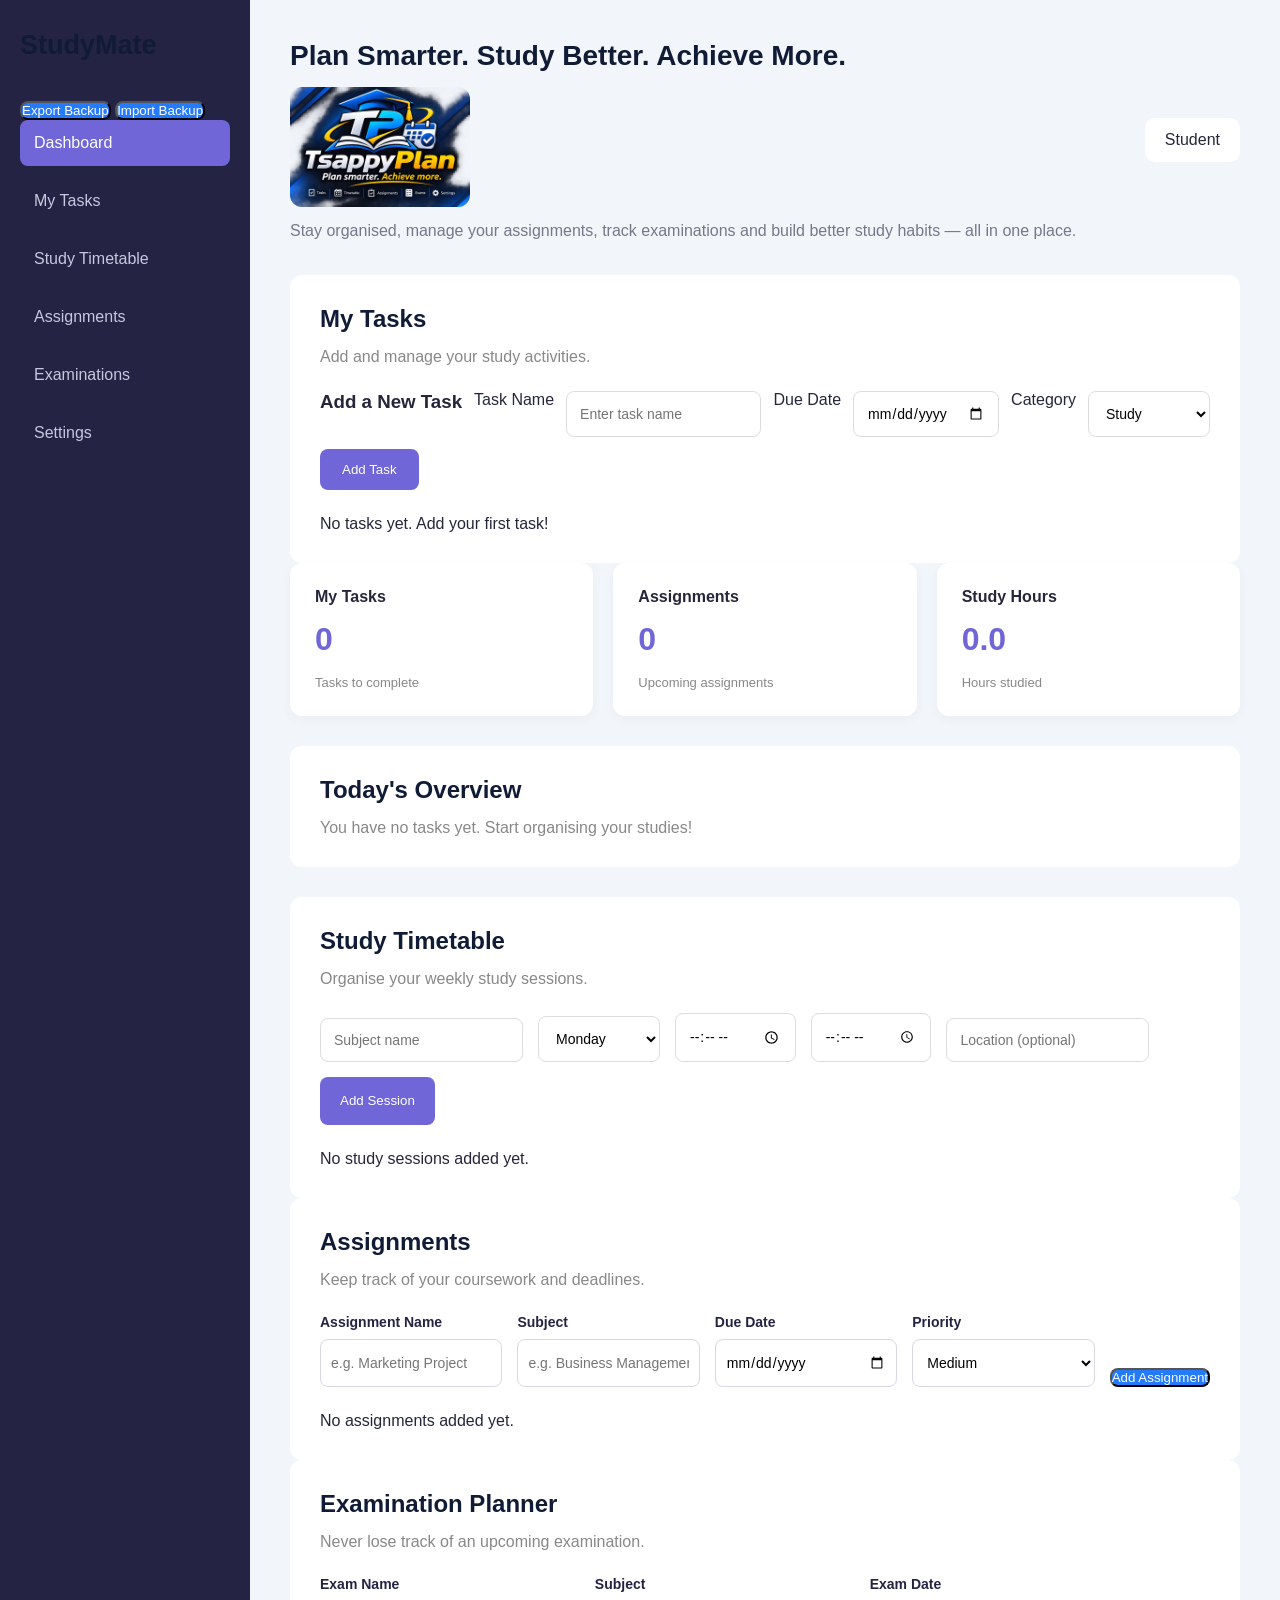
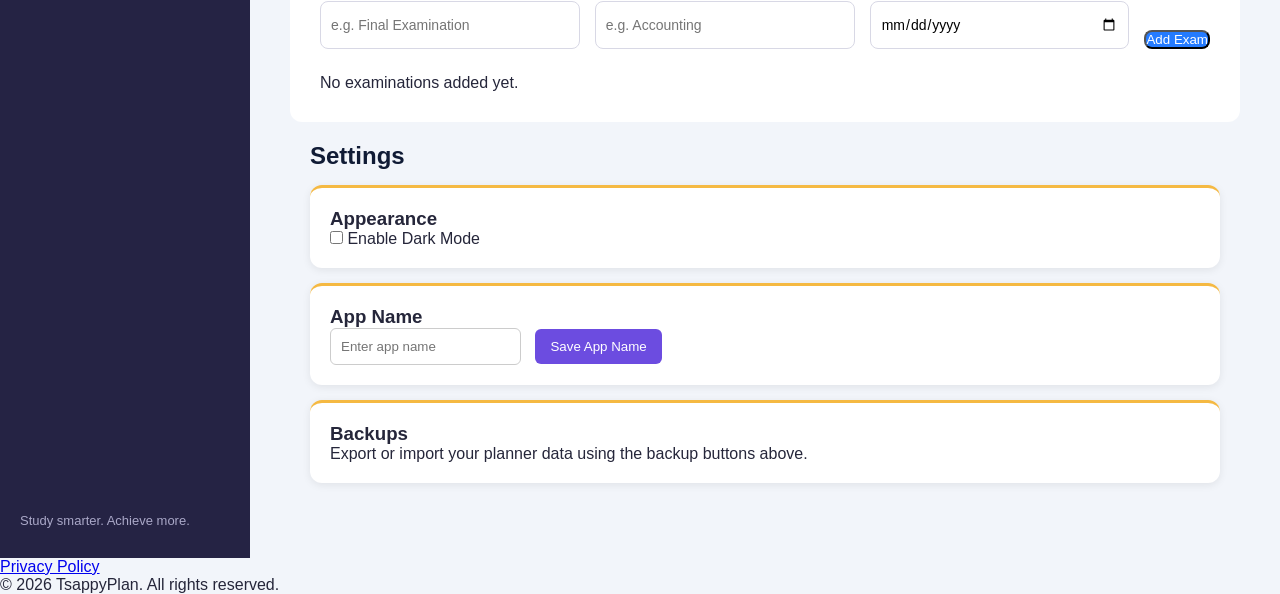
==== index.html @ 49b619fc "Update index.html" ====
<!DOCTYPE html>
<html lang="en">
<head>
    <link rel="manifest" href="manifest.json">
    <link rel="icon" type="image/png" href="icon-192.png">
    <link rel="apple-touch-icon" href="icon-192.png">
    <meta charset="UTF-8">
    <meta name="viewport" content="width=device-width, initial-scale=1.0">
    <meta name="mobile-web-app-capable" content="yes">
    <meta name="apple-mobile-web-app-capable" content="yes">
    <meta name="apple-mobile-web-app-status-bar-style" content="default">
    <title>TsappyPlan</title>
    <link rel="stylesheet" href="style.css">
</head>
<body>

    <div class="app-container">

        <aside class="sidebar">
            <h2>StudyMate</h2>
            <div class="backup-buttons">
                <button id="exportBackup">Export Backup</button>
                <button id="importBackup">Import Backup</button>
                <input type="file" id="importFile" accept=".json" hidden>
            </div>
            <nav class="main-navigation">
                <a href="#" class="active">Dashboard</a>
                <a href="#tasks">My Tasks</a>
                <a href="#timetable">Study Timetable</a>
                <a href="#assignments">Assignments</a>
                <a href="#exams">Examinations</a>
                <a href="#settings">Settings</a>
            </nav>

            <div class="sidebar-bottom">
                <p>Study smarter. Achieve more.</p>
            </div>
        </aside>

        <main class="main-content">

            <header>
                <div>
                    <h1>Plan Smarter. Study Better. Achieve More.</h1>
                    <img src="tsappyplan-logo.png" alt="TsappyPlan Logo" class="app-logo">
                    <p>Stay organised, manage your assignments, track examinations and build better study habits — all in one place.</p>
                </div>

                <div class="profile">Student</div>
            </header>

            <section class="tasks-section" id="tasks">

                <h2>My Tasks</h2>
                <p>Add and manage your study activities.</p>
            
                <form id="taskForm">

    <h3>Add a New Task</h3>

    <label for="taskInput">Task Name</label>
    <input
        type="text"
        id="taskInput"
        placeholder="Enter task name"
        required
    >

    <label for="taskDate">Due Date</label>
    <input
        type="date"
        id="taskDate"
        required
    >

    <label for="taskCategory">Category</label>
    <select id="taskCategory">
        <option value="Study">Study</option>
        <option value="Assignment">Assignment</option>
        <option value="Revision">Revision</option>
        <option value="Other">Other</option>
    </select>

    <button type="submit">Add Task</button>

</form>


            
                <div id="taskList"></div>
            
            </section>

            <section class="dashboard-cards">

                    <div class="card">
                        <h3>My Tasks</h3>
                        <p id="taskCount">0</p>
                        <span>Tasks to complete</span>
                    </div>

                    <div class="card">
                        <h3>Assignments</h3>
                        <p id="assignmentCount">0</p>
                        <span>Upcoming assignments</span>
                    </div>

                    <div class="card">
                        <h3>Study Hours</h3>
                        <p id="studyHours">0</p>
                        <span>Hours studied</span>
                    </div>

            </section>

            <section class="tasks-section">
                <h2>Today's Overview</h2>
                <p>You have no tasks yet. Start organising your studies!</p>
            </section>

            <section class="tasks-section" id="timetable">

                <h2>Study Timetable</h2>
                <p>Organise your weekly study sessions.</p>
            
                <form id="timetableForm">
            
                    <input
                        type="text"
                        id="subjectInput"
                        placeholder="Subject name"
                        required
                    >
            
                    <select id="dayInput" required>
                        <option value="Monday">Monday</option>
                        <option value="Tuesday">Tuesday</option>
                        <option value="Wednesday">Wednesday</option>
                        <option value="Thursday">Thursday</option>
                        <option value="Friday">Friday</option>
                        <option value="Saturday">Saturday</option>
                        <option value="Sunday">Sunday</option>
                    </select>
            
                    <input type="time" id="startTime" required>
            
                    <input type="time" id="endTime" required>
            
                    <input
                        type="text"
                        id="locationInput"
                        placeholder="Location (optional)"
                    >
            
                    <button type="submit">Add Session</button>
            
                </form>
            
                <div id="timetableList"></div>
            
            </section>
            
<!-- ASSIGNMENTS SECTION -->

<section class="tasks-section" id="assignments">

    <h2>Assignments</h2>
    <p>Keep track of your coursework and deadlines.</p>

    <form id="assignmentForm">

        <div class="time-field">
            <label>Assignment Name</label>
            <input type="text" id="assignmentName"
                placeholder="e.g. Marketing Project" required>
        </div>

        <div class="time-field">
            <label>Subject</label>
            <input type="text" id="assignmentSubject"
                placeholder="e.g. Business Management" required>
        </div>

        <div class="time-field">
            <label>Due Date</label>
            <input type="date" id="assignmentDate" required>
        </div>

        <div class="time-field">
            <label>Priority</label>
            <select id="assignmentPriority">
                <option value="Low">Low</option>
                <option value="Medium" selected>Medium</option>
                <option value="High">High</option>
            </select>
        </div>

        <button type="submit">Add Assignment</button>

    </form>

    <div id="assignmentList"></div>

</section>


<!-- EXAMS SECTION -->

<section class="tasks-section" id="exams">

    <h2>Examination Planner</h2>
    <p>Never lose track of an upcoming examination.</p>

    <form id="examForm">

        <div class="time-field">
            <label>Exam Name</label>
            <input type="text" id="examName"
                placeholder="e.g. Final Examination" required>
        </div>

        <div class="time-field">
            <label>Subject</label>
            <input type="text" id="examSubject"
                placeholder="e.g. Accounting" required>
        </div>

        <div class="time-field">
            <label>Exam Date</label>
            <input type="date" id="examDate" required>
        </div>

        <button type="submit">Add Exam</button>

    </form>

    <div id="examList"></div>

</section>
<section id="settings">
    <h2>Settings</h2>

    <div class="settings-card">
        <h3>Appearance</h3>
        <label>
            <input type="checkbox" id="darkModeToggle">
            Enable Dark Mode
        </label>
    </div>

    <div class="settings-card">
        <h3>App Name</h3>
        <input type="text" id="appNameInput" placeholder="Enter app name">
        <button id="saveAppName">Save App Name</button>
    </div>

    <div class="settings-card">
        <h3>Backups</h3>
        <p>Export or import your planner data using the backup buttons above.</p>
    </div>
</section>
        </main>

    </div>

    <script src="script.js"></script>
    <footer>
    <p><a href="privacy.html" target="_blank">Privacy Policy</a></p>
    <p>© 2026 TsappyPlan. All rights reserved.</p>
</footer>
</body>
</html>
---- style.css ----
* {
    margin: 0;
    padding: 0;
    box-sizing: border-box;
    font-family: Arial, sans-serif;
}

body {
    background: #f4f5fb;
    color: #25263a;
}

.app-container {
    display: flex;
    min-height: 100vh;
}

.sidebar {
    width: 250px;
    background: #252344;
    color: white;
    padding: 30px 20px;
    display: flex;
    flex-direction: column;
}

.sidebar h2 {
    margin-bottom: 40px;
    font-size: 27px;
}

.sidebar nav {
    display: flex;
    flex-direction: column;
    gap: 12px;
}

.sidebar nav a {
    color: #c8c7df;
    text-decoration: none;
    padding: 14px;
    border-radius: 8px;
}

.sidebar nav a:hover,
.sidebar nav a.active {
    background: #7066d8;
    color: white;
}

.sidebar-bottom {
    margin-top: auto;
    color: #aaa8c8;
    font-size: 13px;
}

.main-content {
    flex: 1;
    padding: 40px;
}

header {
    display: flex;
    justify-content: space-between;
    align-items: center;
    margin-bottom: 35px;
}

header h1 {
    font-size: 28px;
    margin-bottom: 8px;
}

header p {
    color: #77778a;
}

.profile {
    background: white;
    padding: 13px 20px;
    border-radius: 10px;
}

.welcome-card {
    background: linear-gradient(120deg, #7066d8, #a18bea);
    color: white;
    padding: 35px;
    border-radius: 15px;
    margin-bottom: 30px;
}

.welcome-card h2 {
    margin-bottom: 12px;
}

.dashboard-cards {
    display: grid;
    grid-template-columns: repeat(3, 1fr);
    gap: 20px;
    margin-bottom: 30px;
}

.card {
    background: white;
    padding: 25px;
    border-radius: 12px;
    box-shadow: 0 3px 12px rgba(0,0,0,0.04);
}

.card h3 {
    font-size: 16px;
}

.card p {
    font-size: 32px;
    font-weight: bold;
    margin: 15px 0;
    color: #7066d8;
}

.card span {
    color: #888;
    font-size: 13px;
}

.tasks-section {
    background: white;
    padding: 30px;
    border-radius: 12px;
}

.tasks-section h2 {
    margin-bottom: 15px;
}

.tasks-section p {
    color: #888;
}

@media (max-width: 800px) {
    .app-container {
        flex-direction: column;
    }

    .sidebar {
        width: 100%;
    }

    .sidebar nav {
        flex-direction: row;
        flex-wrap: wrap;
    }

    .main-content {
        padding: 20px;
    }

    .dashboard-cards {
        grid-template-columns: 1fr;
    }

    header {
        gap: 15px;
        flex-wrap: wrap;
    }
}

#taskForm {
    display: flex;
    flex-wrap: wrap;
    gap: 12px;
    margin-top: 25px;
    margin-bottom: 25px;
}

#taskForm input,
#taskForm select {
    padding: 13px;
    border: 1px solid #ddd;
    border-radius: 8px;
    background: white;
    font-size: 14px;
}

#taskInput {
    flex: 2;
    min-width: 180px;
}

#taskForm button {
    background: #7066d8;
    color: white;
    border: none;
    padding: 13px 22px;
    border-radius: 8px;
    cursor: pointer;
}

#taskForm button:hover {
    background: #554bb5;
}

.task-item {
    display: flex;
    justify-content: space-between;
    align-items: center;
    gap: 12px;
    background: #f7f7fc;
    padding: 16px;
    border-radius: 10px;
    margin-bottom: 12px;
}

.task-item.completed .task-name {
    text-decoration: line-through;
    color: #999;
}

.task-actions {
    display: flex;
    gap: 8px;
}

.task-actions button {
    border: none;
    padding: 8px 12px;
    border-radius: 6px;
    cursor: pointer;
}

.complete-btn {
    background: #dff5e5;
    color: #258442;
}

.delete-btn {
    background: #ffe2e2;
    color: #c03939;
}

.task-details {
    display: flex;
    flex-direction: column;
    gap: 5px;
}

.task-details small {
    color: #777;
}

@media (max-width: 600px) {
    #taskForm {
        flex-direction: column;
    }

    #taskForm input,
    #taskForm select,
    #taskForm button {
        width: 100%;
    }

    .task-item {
        align-items: flex-start;
        flex-direction: column;
    }
}

#timetable {
    margin-top: 30px;
}

#timetableForm {
    display: flex;
    flex-wrap: wrap;
    gap: 12px;
    margin-top: 25px;
    margin-bottom: 25px;
}

#timetableForm input,
#timetableForm select {
    padding: 13px;
    border: 1px solid #ddd;
    border-radius: 8px;
    background: white;
    font-size: 14px;
}

#timetableForm button {
    background: #7066d8;
    color: white;
    border: none;
    padding: 13px 20px;
    border-radius: 8px;
    cursor: pointer;
}

.schedule-item {
    display: flex;
    justify-content: space-between;
    align-items: center;
    padding: 18px;
    background: #f5f4fc;
    border-left: 5px solid #7066d8;
    border-radius: 9px;
    margin-bottom: 12px;
}

.schedule-item h3 {
    margin-bottom: 7px;
}

.schedule-item p {
    color: #777;
    font-size: 14px;
    margin-top: 5px;
}

.schedule-item button {
    background: #ffe2e2;
    color: #c03939;
    border: none;
    padding: 9px 13px;
    border-radius: 6px;
    cursor: pointer;
}

@media (max-width: 600px) {
    #timetableForm {
        flex-direction: column;
    }

    #timetableForm input,
    #timetableForm select,
    #timetableForm button {
        width: 100%;
    }

    .schedule-item {
        gap: 12px;
    }
}

/* Improved timetable form */

#timetableForm {
    display: flex;
    align-items: flex-end;
    flex-wrap: wrap;
    gap: 15px;
}

.time-field {
    display: flex;
    flex-direction: column;
    gap: 9px;
    flex: 1;
    min-width: 150px;
}

.time-field label {
    font-size: 14px;
    font-weight: bold;
    color: #252344;
}

.time-field input,
.time-field select {
    width: 100%;
    height: 48px;
    padding: 10px;
    border: 1px solid #d8d8e5;
    border-radius: 8px;
    background: white;
    font-size: 14px;
}

#timetableForm button {
    height: 48px;
    white-space: nowrap;
}

@media (max-width: 600px) {
    .time-field {
        min-width: 100%;
    }
}

/* ASSIGNMENTS AND EXAMS */

#assignmentForm,
#examForm {
    display: flex;
    flex-wrap: wrap;
    align-items: flex-end;
    gap: 15px;
    margin-top: 25px;
    margin-bottom: 25px;
}

.assignment-item,
.exam-item {
    background: #f7f6fc;
    border-left: 5px solid #7066d8;
    padding: 20px;
    border-radius: 10px;
    margin-bottom: 15px;
    display: flex;
    justify-content: space-between;
    align-items: center;
    gap: 15px;
}

.assignment-item h3,
.exam-item h3 {
    margin-bottom: 8px;
}

.assignment-item p,
.exam-item p {
    color: #777;
    font-size: 14px;
    margin-top: 5px;
}

.priority {
    font-size: 12px;
    font-weight: bold;
    padding: 5px 10px;
    border-radius: 20px;
    display: inline-block;
    margin-top: 8px;
}

.priority.High {
    background: #ffe2e2;
    color: #c03939;
}

.priority.Medium {
    background: #fff0d5;
    color: #a36a00;
}

.priority.Low {
    background: #dff5e5;
    color: #258442;
}

.assignment-item button,
.exam-item button {
    border: none;
    padding: 9px 13px;
    border-radius: 6px;
    cursor: pointer;
}

.assignment-item button {
    background: #dff5e5;
    color: #258442;
}

.exam-item button {
    background: #ffe2e2;
    color: #c03939;
}

.assignment-item.completed {
    opacity: 0.6;
}

.assignment-item.completed h3 {
    text-decoration: line-through;
}

@media (max-width: 600px) {
    #assignmentForm,
    #examForm {
        flex-direction: column;
        align-items: stretch;
    }

    .assignment-item,
    .exam-item {
        align-items: flex-start;
        flex-direction: column;
    }
}
#settings {
    padding: 20px;
}

.settings-card {
    background: white;
    padding: 20px;
    margin: 15px 0;
    border-radius: 12px;
    box-shadow: 0 2px 8px rgba(0, 0, 0, 0.08);
}

.settings-card h3 {
    margin-top: 0;
}

.settings-card input[type="text"] {
    padding: 10px;
    border: 1px solid #ccc;
    border-radius: 6px;
    margin-right: 10px;
}

.settings-card button {
    padding: 10px 15px;
    border: none;
    border-radius: 6px;
    background: #6c4ce0;
    color: white;
    cursor: pointer;
}
body.dark-mode {
    background: #171717;
    color: #f5f5f5;
}

body.dark-mode .settings-card,
body.dark-mode .task-card,
body.dark-mode .assignment-card,
body.dark-mode .exam-card,
body.dark-mode .timetable-card {
    background: #292929;
    color: #f5f5f5;
}

body.dark-mode input,
body.dark-mode select {
    background: #333;
    color: white;
    border-color: #555;
}

body.dark-mode h1,
body.dark-mode h2,
body.dark-mode h3 {
    color: #f5f5f5;
}
.app-logo {
    display: block;
    width: 180px;
    height: auto;
    margin: 15px 0;
    border-radius: 12px;
}
:root {
    --brand-navy: #101B35;
    --brand-blue: #247BFF;
    --brand-gold: #F5B942;
    --brand-white: #FFFFFF;
}

body {
    background-color: #F2F5FA;
}

h1, h2 {
    color: var(--brand-navy);
}

button {
    background-color: var(--brand-blue);
    color: white;
    border-radius: 8px;
}

button:hover {
    background-color: var(--brand-navy);
}

.settings-card {
    border-top: 3px solid var(--brand-gold);
/* TsappyPlan Navigation */
nav {
    background: #101B35;
    padding: 18px;
    border-radius: 12px;
}

nav a {
    color: #FFFFFF;
    text-decoration: none;
    padding: 10px 15px;
    display: inline-block;
    font-weight: 600;
    transition: 0.3s;
}

nav a:hover {
    background: #247BFF;
    color: #FFFFFF;
    border-radius: 8px;
}
nav {
    background: #101B35;
    padding: 18px;
    border-radius: 12px;
}

nav a {
    color: white;
    text-decoration: none;
    padding: 10px 15px;
    display: inline-block;
    font-weight: 600;
}

nav a:hover {
    background: #247BFF;
    color: white;
    border-radius: 8px;
}
.main-navigation {
    background-color: #101B35 !important;
    padding: 18px;
    border-radius: 12px;
}

.main-navigation a {
    color: #FFFFFF !important;
    text-decoration: none;
    padding: 10px 15px;
    display: inline-block;
    font-weight: bold;
}

.main-navigation a:hover {
    background-color: #247BFF;
    border-radius: 8px;
}
.sidebar {
    background: #101B35 !important;
}

.sidebar nav {
    background: transparent !important;
}

.sidebar nav a {
    color: #FFFFFF !important;
}

.sidebar nav a:hover {
    background: #247BFF !important;
    color: #FFFFFF !important;
}

/* Due Date and Category Styling */
#taskDate,
#taskCategory {
    height: 46px;
    padding: 0 14px;
    border: 1px solid #d8d8d8;
    border-radius: 9px;
    background-color: #ffffff;
    color: #222;
    font-size: 14px;
    font-family: inherit;
    outline: none;
    cursor: pointer;
    box-sizing: border-box;
    transition: all 0.3s ease;
}

/* Due Date */
#taskDate {
    width: 150px;
}

/* Category */
#taskCategory {
    width: 130px;
}

/* Focus Effect */
#taskDate:focus,
#taskCategory:focus {
    border-color: #7061df;
    box-shadow: 0 0 0 3px rgba(112, 97, 223, 0.12);
}

/* Matching Task Form Fields */
#taskInput,
#taskDate,
#taskCategory {
    flex: 1 1 0;
    width: 0;
    min-width: 0;
    height: 46px;
    padding: 0 14px;
    border: 1px solid #d8d8d8;
    border-radius: 9px;
    background-color: #fff;
    color: #222;
    font-size: 14px;
    font-family: inherit;
    box-sizing: border-box;
    outline: none;
}

/* Focus Effect */
#taskInput:focus,
#taskDate:focus,
#taskCategory:focus {
    border-color: #7061df;
    box-shadow: 0 0 0 3px rgba(112, 97, 223, 0.12);
}
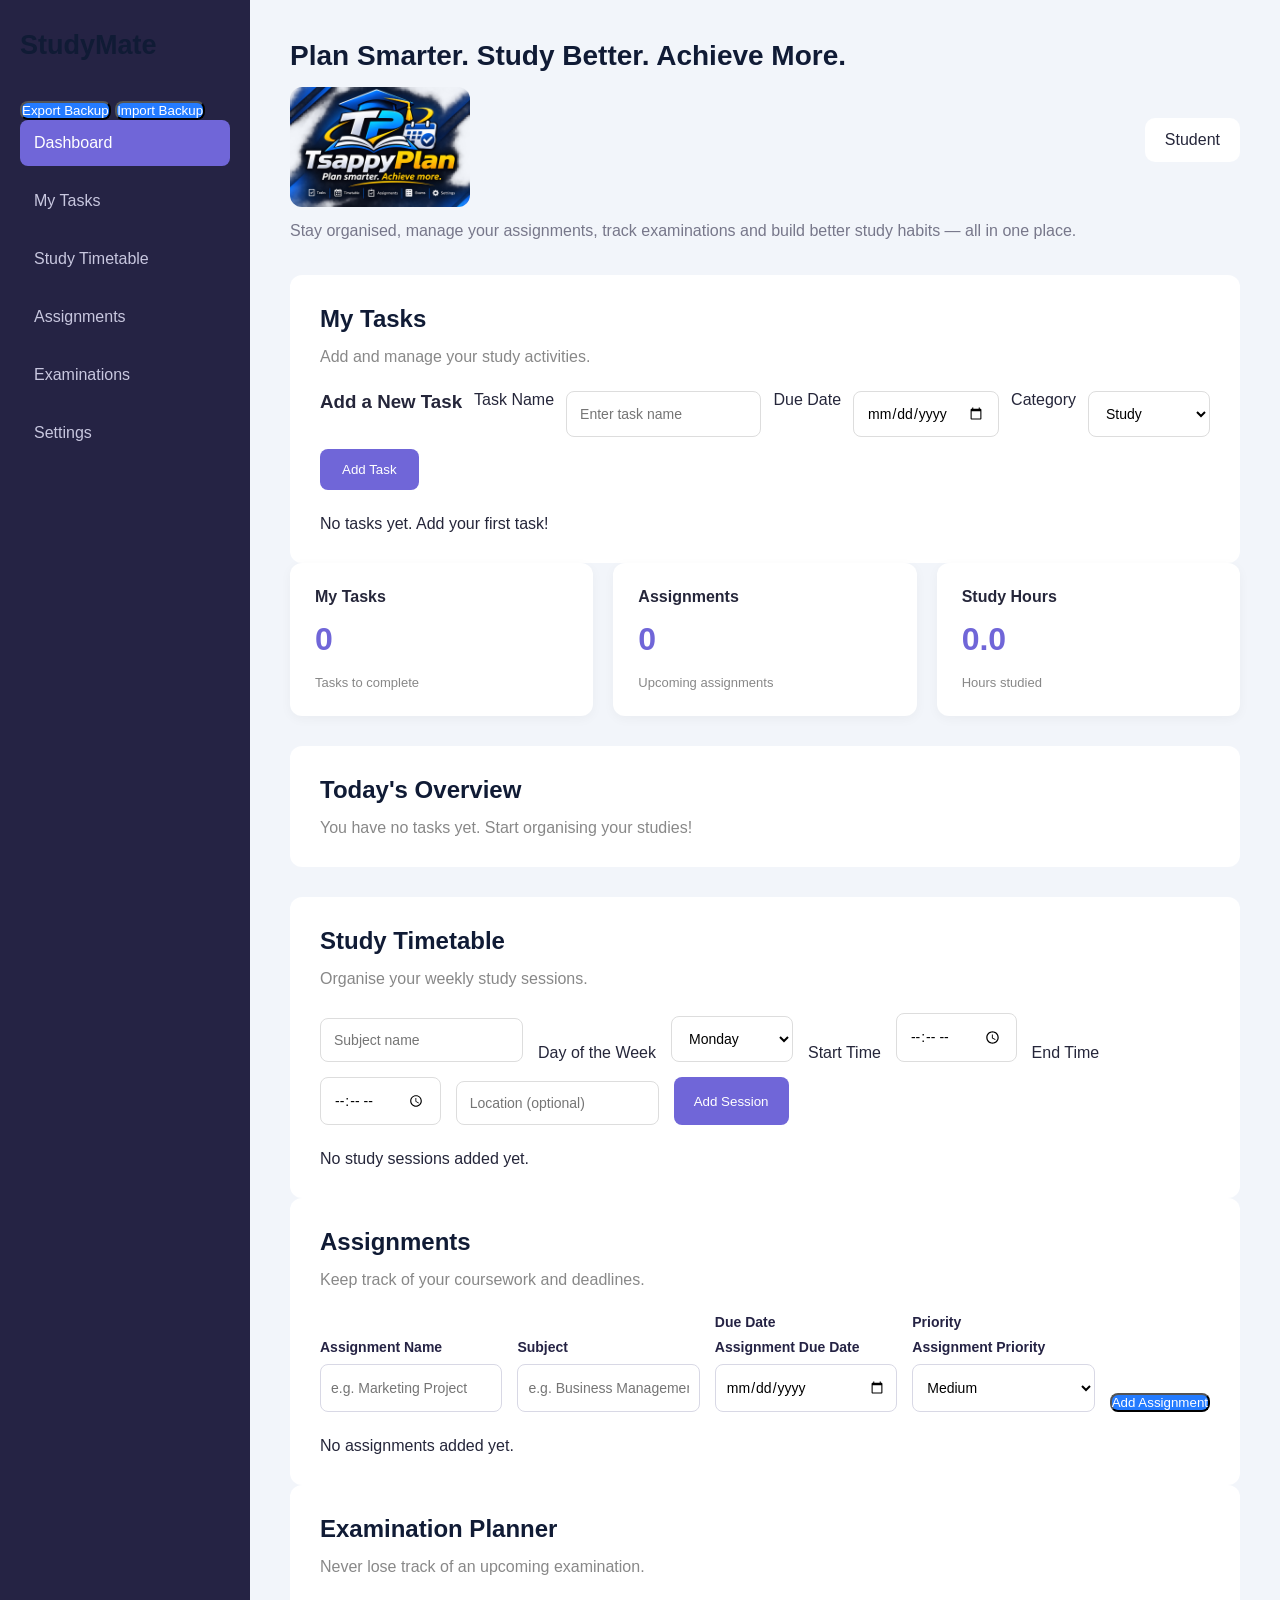
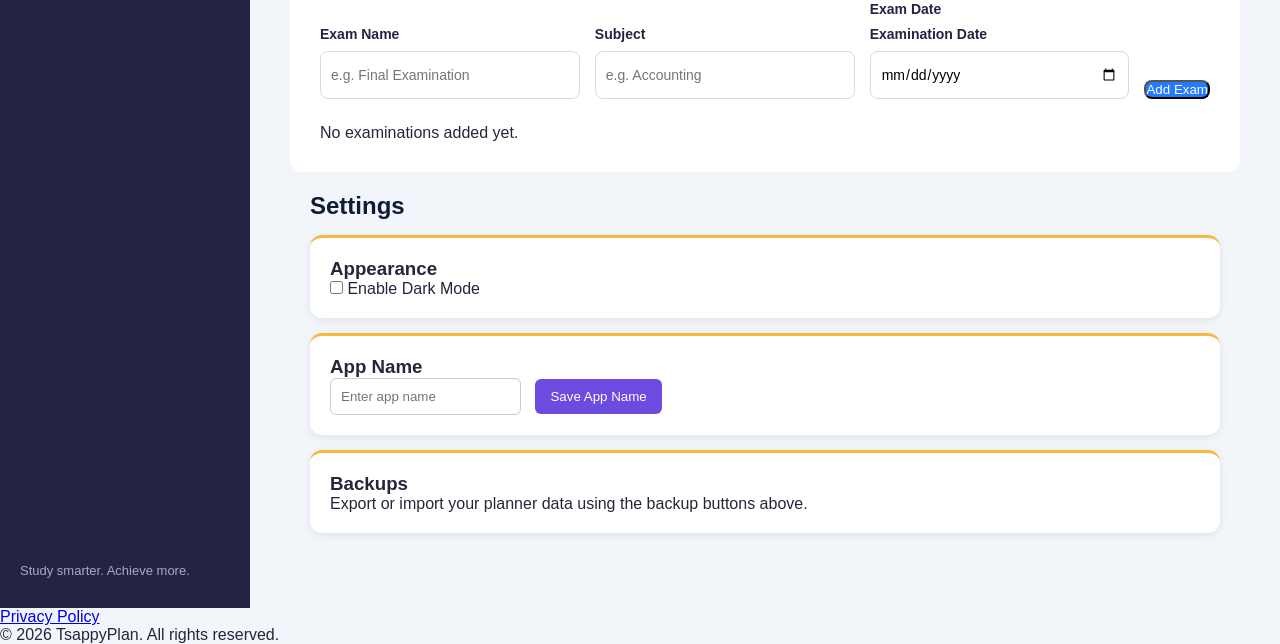
==== commit 0802a8f7: "Fix HTML formatting issues and improve structure" ====
--- a/index.html
+++ b/index.html
@@ -1,6 +1,7 @@
 <!DOCTYPE html>
 <html lang="en">
 <head>
+    <meta name="google-site-verification" content="k8ricjfyPDfU8U5KvmWOngtHXCnmSQfIX5mjxFy43_g" />
     <link rel="manifest" href="manifest.json">
     <link rel="icon" type="image/png" href="icon-192.png">
     <link rel="apple-touch-icon" href="icon-192.png">
@@ -9,7 +10,14 @@
     <meta name="mobile-web-app-capable" content="yes">
     <meta name="apple-mobile-web-app-capable" content="yes">
     <meta name="apple-mobile-web-app-status-bar-style" content="default">
-    <title>TsappyPlan</title>
+    <title>TsappyPlan - Free Student Planner for Tasks and Exams</title>
+    <meta name="description" content="Organise your academic life with TsappyPlan, a free student planner for managing assignments, tasks, examinations and study schedules.">
+    <link rel="canonical" href="https://tsappy2k7.github.io/TsappyPlan/">
+    <meta property="og:title" content="TsappyPlan - Free Student Planner for Tasks and Exams">
+    <meta property="og:description" content="Organise your academic life with TsappyPlan. Manage assignments, tasks, examinations and study schedules for free.">
+    <meta property="og:type" content="website">
+    <meta property="og:url" content="https://tsappy2k7.github.io/TsappyPlan/">
+    <meta property="og:image" content="https://tsappy2k7.github.io/TsappyPlan/tsappyplan-logo.png">
     <link rel="stylesheet" href="style.css">
 </head>
 <body>
@@ -131,7 +139,7 @@
                         placeholder="Subject name"
                         required
                     >
-            
+            <label for="dayInput">Day of the Week</label>
                     <select id="dayInput" required>
                         <option value="Monday">Monday</option>
                         <option value="Tuesday">Tuesday</option>
@@ -141,9 +149,10 @@
                         <option value="Saturday">Saturday</option>
                         <option value="Sunday">Sunday</option>
                     </select>
-            
+            <label for="startTime">Start Time</label>
                     <input type="time" id="startTime" required>
-            
+
+             <label for="endTime">End Time</label>       
                     <input type="time" id="endTime" required>
             
                     <input
@@ -183,11 +192,13 @@
 
         <div class="time-field">
             <label>Due Date</label>
+            <label for="assignmentDate">Assignment Due Date</label>
             <input type="date" id="assignmentDate" required>
         </div>
 
         <div class="time-field">
             <label>Priority</label>
+            <label for="assignmentPriority">Assignment Priority</label>
             <select id="assignmentPriority">
                 <option value="Low">Low</option>
                 <option value="Medium" selected>Medium</option>
@@ -227,6 +238,7 @@
 
         <div class="time-field">
             <label>Exam Date</label>
+            <label for="examDate">Examination Date</label>
             <input type="date" id="examDate" required>
         </div>
 
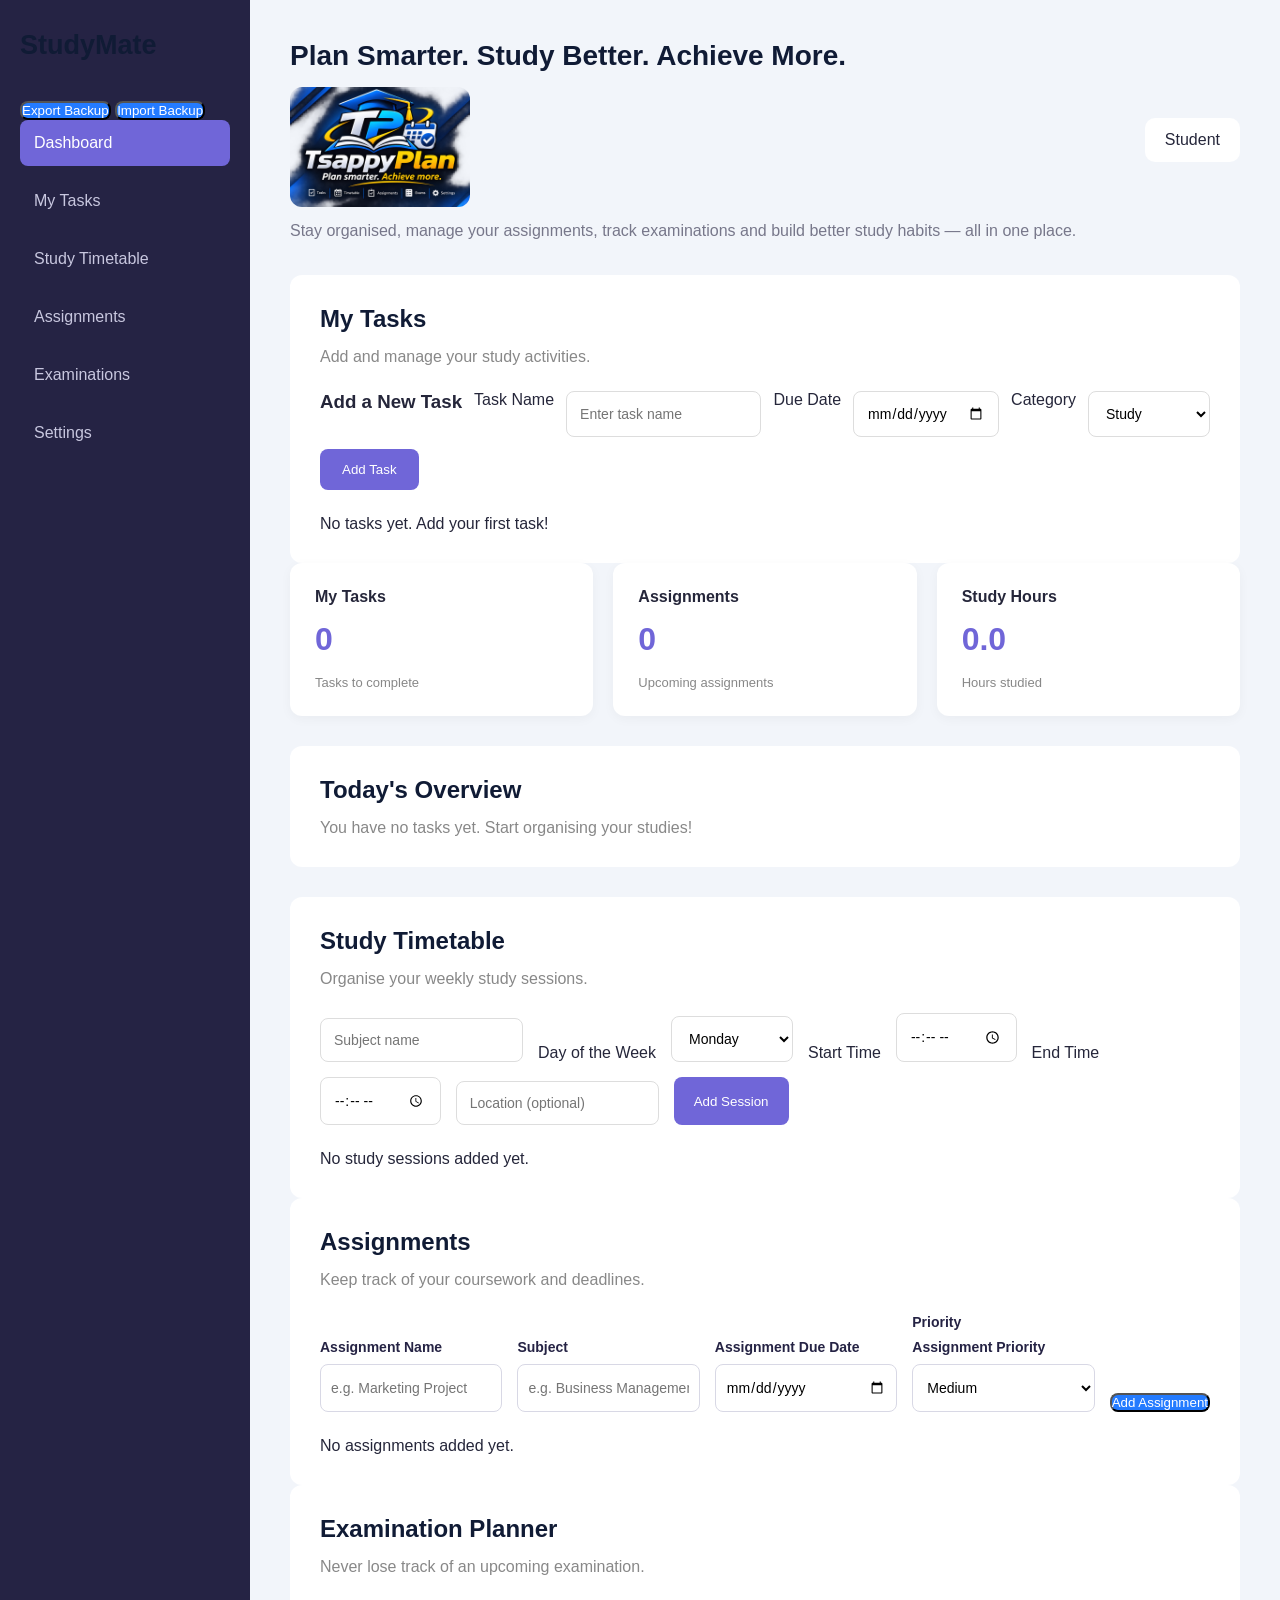
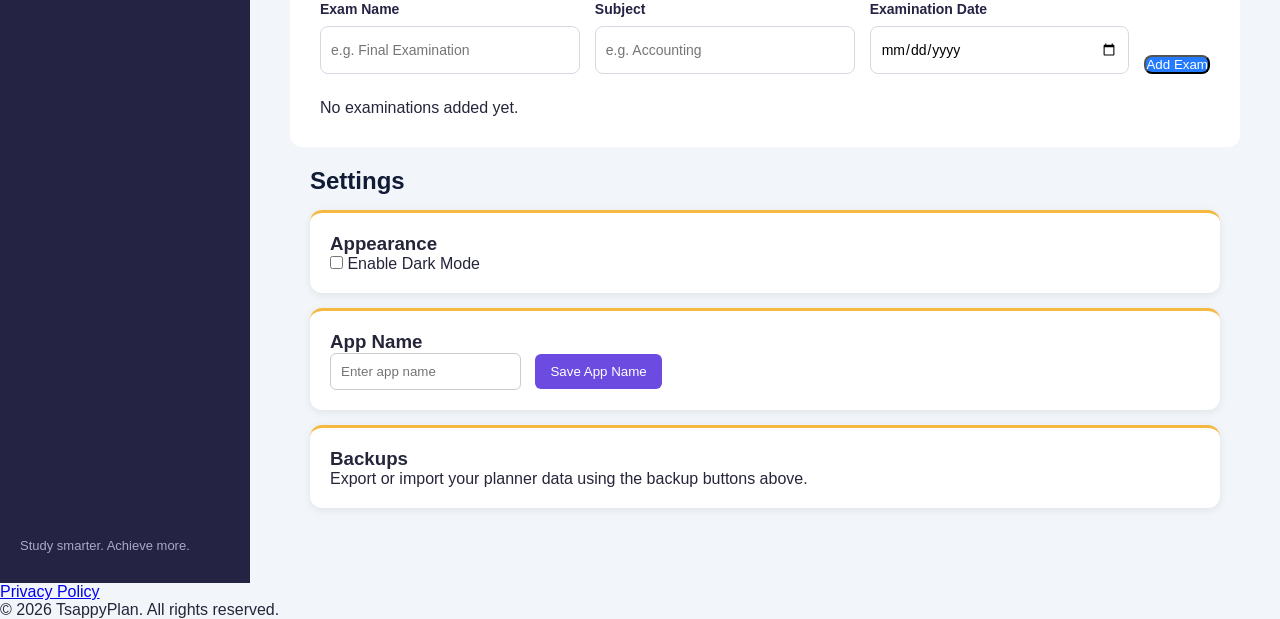
==== commit 055ecce3: "Update index.html" ====
--- a/index.html
+++ b/index.html
@@ -191,7 +191,6 @@
         </div>
 
         <div class="time-field">
-            <label>Due Date</label>
             <label for="assignmentDate">Assignment Due Date</label>
             <input type="date" id="assignmentDate" required>
         </div>
@@ -237,7 +236,6 @@
         </div>
 
         <div class="time-field">
-            <label>Exam Date</label>
             <label for="examDate">Examination Date</label>
             <input type="date" id="examDate" required>
         </div>
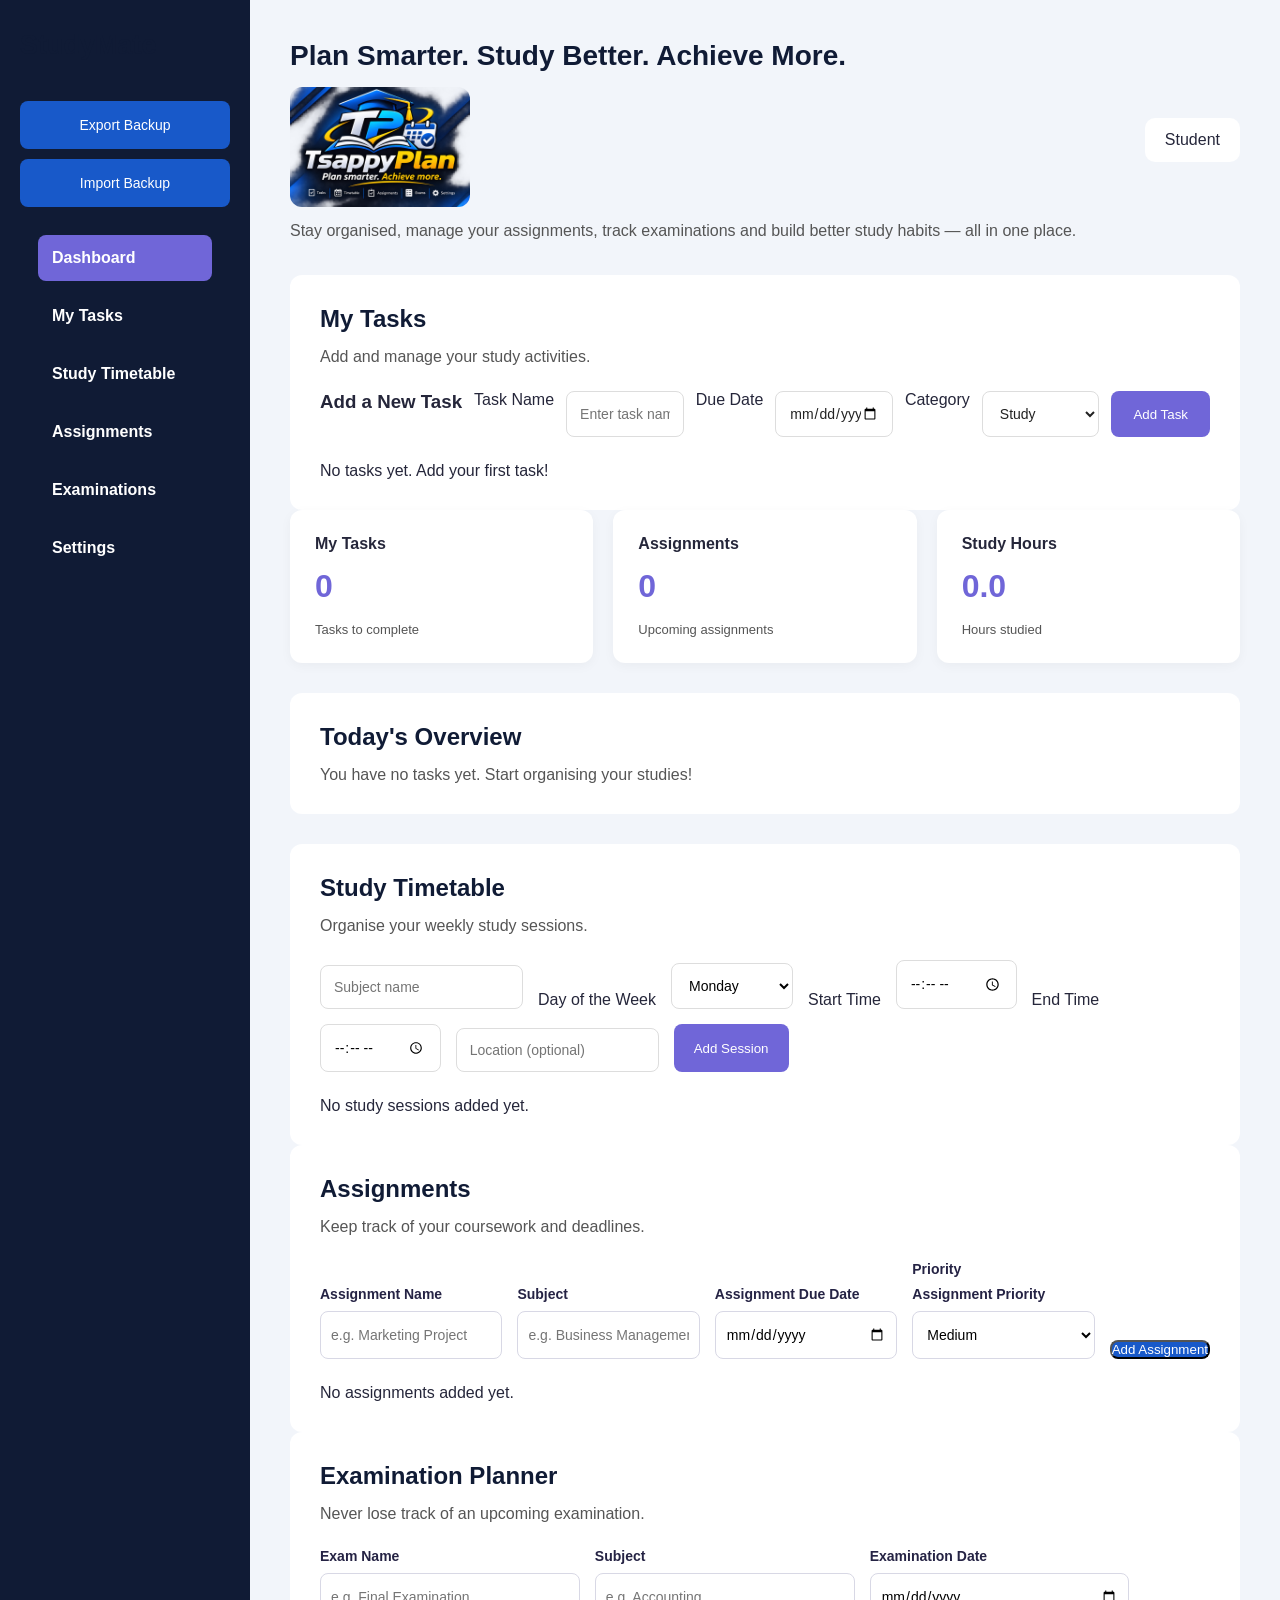
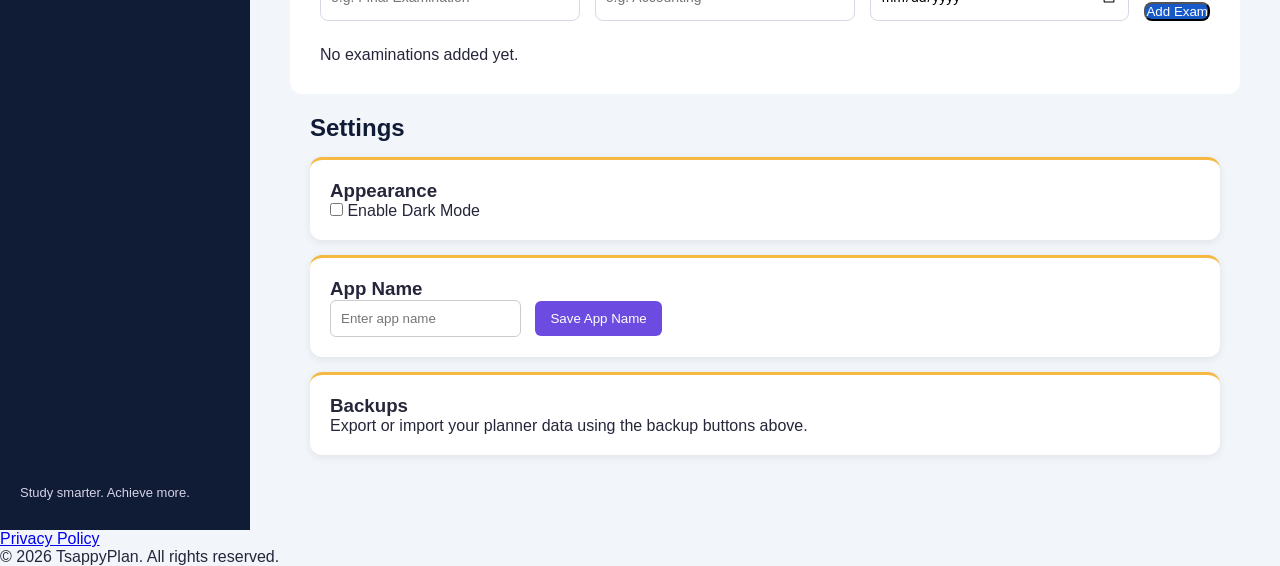
==== commit 062b6450: "Update index.html" ====
--- a/index.html
+++ b/index.html
@@ -278,5 +278,14 @@
     <p><a href="privacy.html" target="_blank">Privacy Policy</a></p>
     <p>© 2026 TsappyPlan. All rights reserved.</p>
 </footer>
+    <script>
+if ("serviceWorker" in navigator) {
+    window.addEventListener("load", () => {
+        navigator.serviceWorker.register("./service-worker.js")
+            .then(() => console.log("TsappyPlan service worker registered"))
+            .catch(error => console.error("Service worker registration failed:", error));
+    });
+}
+</script>
 </body>
 </html>
--- a/style.css
+++ b/style.css
@@ -50,7 +50,7 @@
 
 .sidebar-bottom {
     margin-top: auto;
-    color: #aaa8c8;
+    color: #d5d4e8;
     font-size: 13px;
 }
 
@@ -72,7 +72,7 @@
 }
 
 header p {
-    color: #77778a;
+    color: #555;
 }
 
 .profile {
@@ -119,7 +119,7 @@
 }
 
 .card span {
-    color: #888;
+    color: #555;
     font-size: 13px;
 }
 
@@ -134,7 +134,7 @@
 }
 
 .tasks-section p {
-    color: #888;
+    color: #555;
 }
 
 @media (max-width: 800px) {
@@ -213,7 +213,7 @@
 
 .task-item.completed .task-name {
     text-decoration: line-through;
-    color: #999;
+    color: #666;
 }
 
 .task-actions {
@@ -230,12 +230,12 @@
 
 .complete-btn {
     background: #dff5e5;
-    color: #258442;
+    color: #176b32;
 }
 
 .delete-btn {
     background: #ffe2e2;
-    color: #c03939;
+    color: #a32222;
 }
 
 .task-details {
@@ -245,7 +245,7 @@
 }
 
 .task-details small {
-    color: #777;
+    color: #555;
 }
 
 @media (max-width: 600px) {
@@ -311,7 +311,7 @@
 }
 
 .schedule-item p {
-    color: #777;
+    color: #555;
     font-size: 14px;
     margin-top: 5px;
 }
@@ -418,7 +418,7 @@
 
 .assignment-item p,
 .exam-item p {
-    color: #777;
+    color: #555;
     font-size: 14px;
     margin-top: 5px;
 }
@@ -434,17 +434,17 @@
 
 .priority.High {
     background: #ffe2e2;
-    color: #c03939;
+    color: #a32222;
 }
 
 .priority.Medium {
     background: #fff0d5;
-    color: #a36a00;
+    color: #805000;
 }
 
 .priority.Low {
     background: #dff5e5;
-    color: #258442;
+    color: #176b32;
 }
 
 .assignment-item button,
@@ -552,7 +552,7 @@
 }
 :root {
     --brand-navy: #101B35;
-    --brand-blue: #247BFF;
+    --brand-blue: #1859C9;
     --brand-gold: #F5B942;
     --brand-white: #FFFFFF;
 }
@@ -577,6 +577,7 @@
 
 .settings-card {
     border-top: 3px solid var(--brand-gold);
+}
 /* TsappyPlan Navigation */
 nav {
     background: #101B35;
@@ -712,4 +713,16 @@
     border-color: #7061df;
     box-shadow: 0 0 0 3px rgba(112, 97, 223, 0.12);
 }
-
+#exportBackup,
+#importBackup {
+    width: 100%;
+    min-height: 48px;
+    padding: 12px;
+    margin-bottom: 10px;
+    background: #1859C9;
+    color: #FFFFFF;
+    border: none;
+    border-radius: 8px;
+    font-size: 14px;
+    cursor: pointer;
+}
